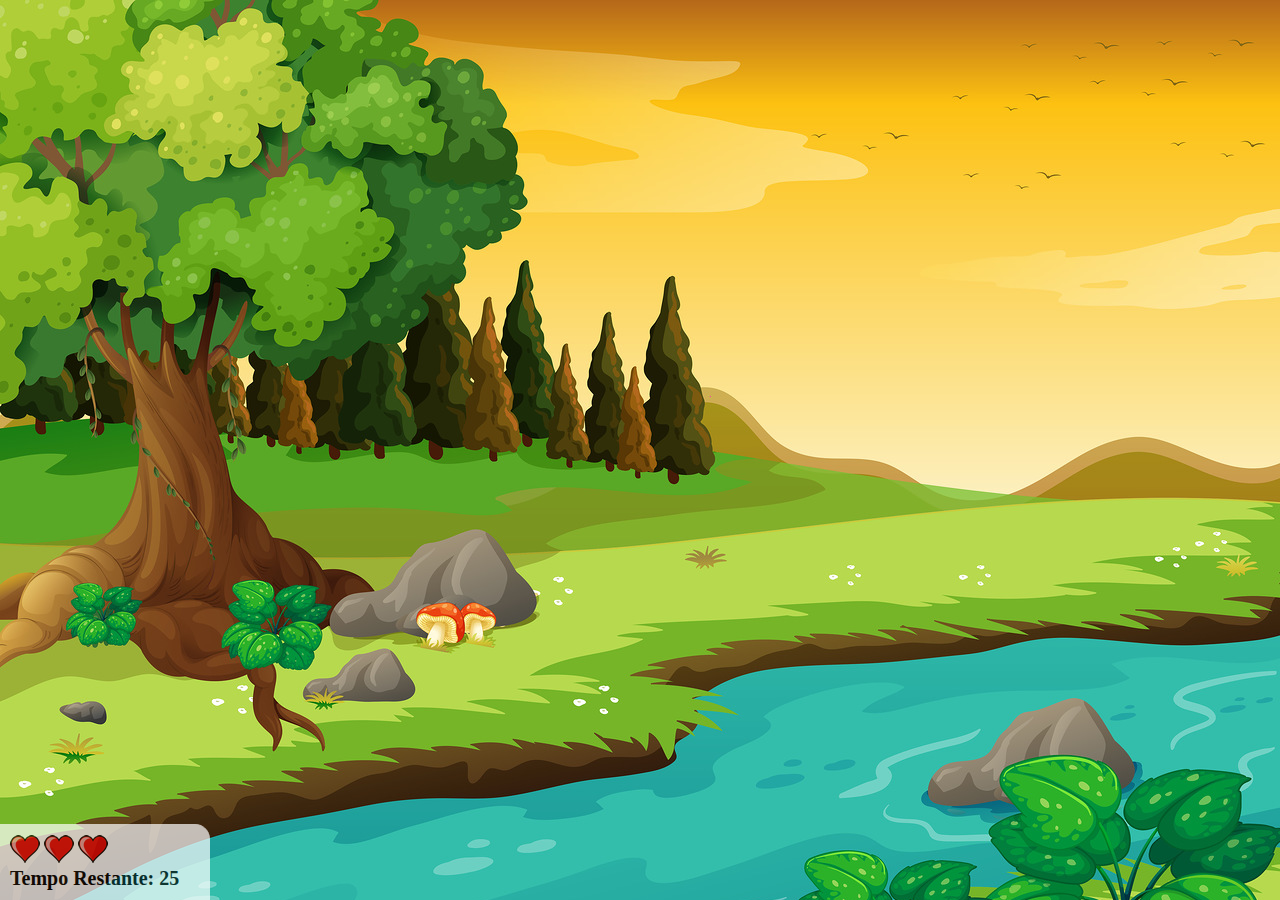
==== app.html @ 2f072295 "Primeira versão do app" ====
<!DOCTYPE html>
<html lang="pt-br">
<head>
    <meta charset="UTF-8">
    <meta http-equiv="X-UA-Compatible" content="IE=edge">
    <meta name="viewport" content="width=device-width, initial-scale=1.0">
    <title>Jogo Mata Mosquitos</title>

    <link rel="stylesheet" href="style.css">

    <script src="jogo.js"></script>
</head>
<body onresize="ajustaPalcoJogo()">
    <div class="painel">
        <div class="vidas">
            <img id="v1" src="imagens/imagens/coracao_cheio.png" alt="">
            <img id="v2" src="imagens/imagens/coracao_cheio.png" alt="">
            <img id="v3" src="imagens/imagens/coracao_cheio.png" alt="">
        </div>
        <div class="cronometro">
            Tempo Restante: <span id="cronometro"></span>
        </div>
    </div>
<script>

    document.getElementById('cronometro').innerHTML = tempo;

    if(nivel === 'normal' || nivel === 'dificil'){
        var criaMosquito = setInterval(function() {
            geradorDeMosquitos();
        }, criaMosquitoTempo);

    } else { 
        function gerarERemoverMosquitos() {
        criaMosquitoTempo = Math.floor(Math.random() * 4)
    
        switch(criaMosquitoTempo) {
            case 0:
                setInterval(function(){
                    geradorDeMosquitos();
               }, 750);
            case 1:
                setInterval(function(){
                    geradorDeMosquitos();
               }, 800);
            case 2:
                setInterval(function(){
                    geradorDeMosquitos();
               }, 1000);
            case 3:
                setInterval(function(){
                    geradorDeMosquitos();
               }, 1100);
            
            break
        }

        console.log(criaMosquitoTempo);
    }

    gerarERemoverMosquitos();
    }

    console.log(nivel)
   
</script>
</body>
</html>
---- style.css ----
html {
    cursor: url(imagens/imagens/mata_mosca.png) 30 30, auto;
}

body {
    background-image: url(imagens/imagens/bg.jpg);
    background-size: cover;
    background-repeat: no-repeat;
}
.mosquito1 {
    width: 50px;
    height: 50px;
}

.mosquito2 {
    width: 70px;
    height: 70px;
}

.mosquito3 {
    width: 90px;
    height: 90px;
}

.ladoA {
    transform: scaleX(1);
}

.ladoB {
    transform: scaleX(-1);
}

.painel {
    position: absolute;
    left: 0;
    width: 190px;
    padding: 10px;
    bottom: 0px;
    border-top: 1px solid white;
    border-radius: 0 15px 0 0;
    background-color: white;
    opacity: .7;
}

.vidas {
    float: left;
}

.cronometro {
    float: left;
    font-size: 20px;
    font-weight: bold;
}
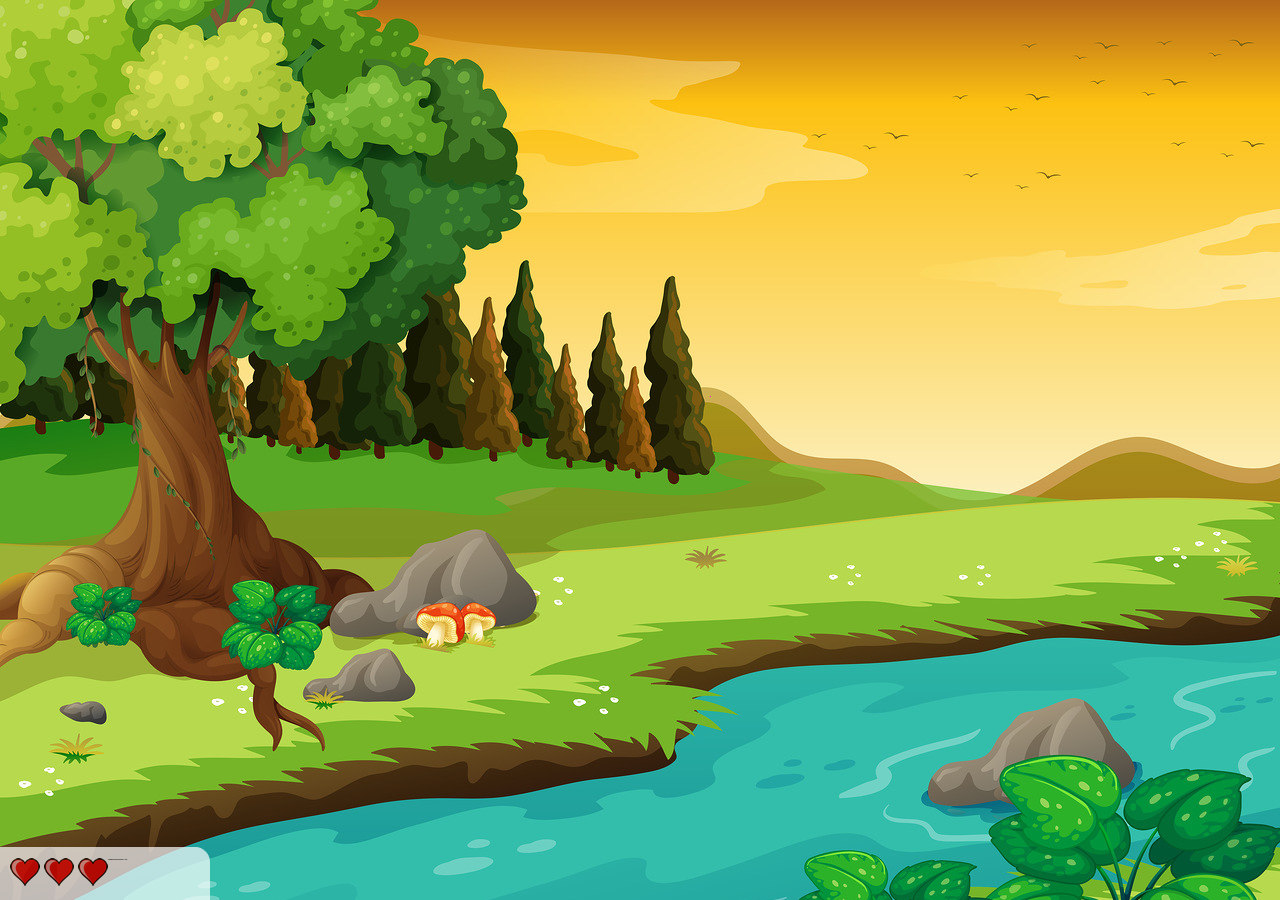
==== commit a1edb14e: "ajustando o tempo" ====
--- a/app.html
+++ b/app.html
@@ -17,7 +17,7 @@
             <img id="v2" src="imagens/imagens/coracao_cheio.png" alt="">
             <img id="v3" src="imagens/imagens/coracao_cheio.png" alt="">
         </div>
-        <div class="cronometro">
+        <div class="time">
             Tempo Restante: <span id="cronometro"></span>
         </div>
     </div>
--- a/style.css
+++ b/style.css
@@ -46,8 +46,34 @@
     float: left;
 }
 
-.cronometro {
+.time {
     float: left;
-    font-size: 20px;
+    font-size: 2.25px;
     font-weight: bold;
+}
+
+/*
+Midias querys
+*/
+
+
+@media(max-width: 970px) {
+    body {
+        background-image: url(imagens/imagens/fundoGrande.jpeg);
+
+        background-size: clover;
+    } 
+
+    .m-mosquito-img {
+        width: 90%;
+    }
+}
+
+@media(max-width: 450px){
+    body {
+        background-image: url(imagens/imagens/fundoCell.jpeg);
+
+        background-size: clover;
+    }
+
 }